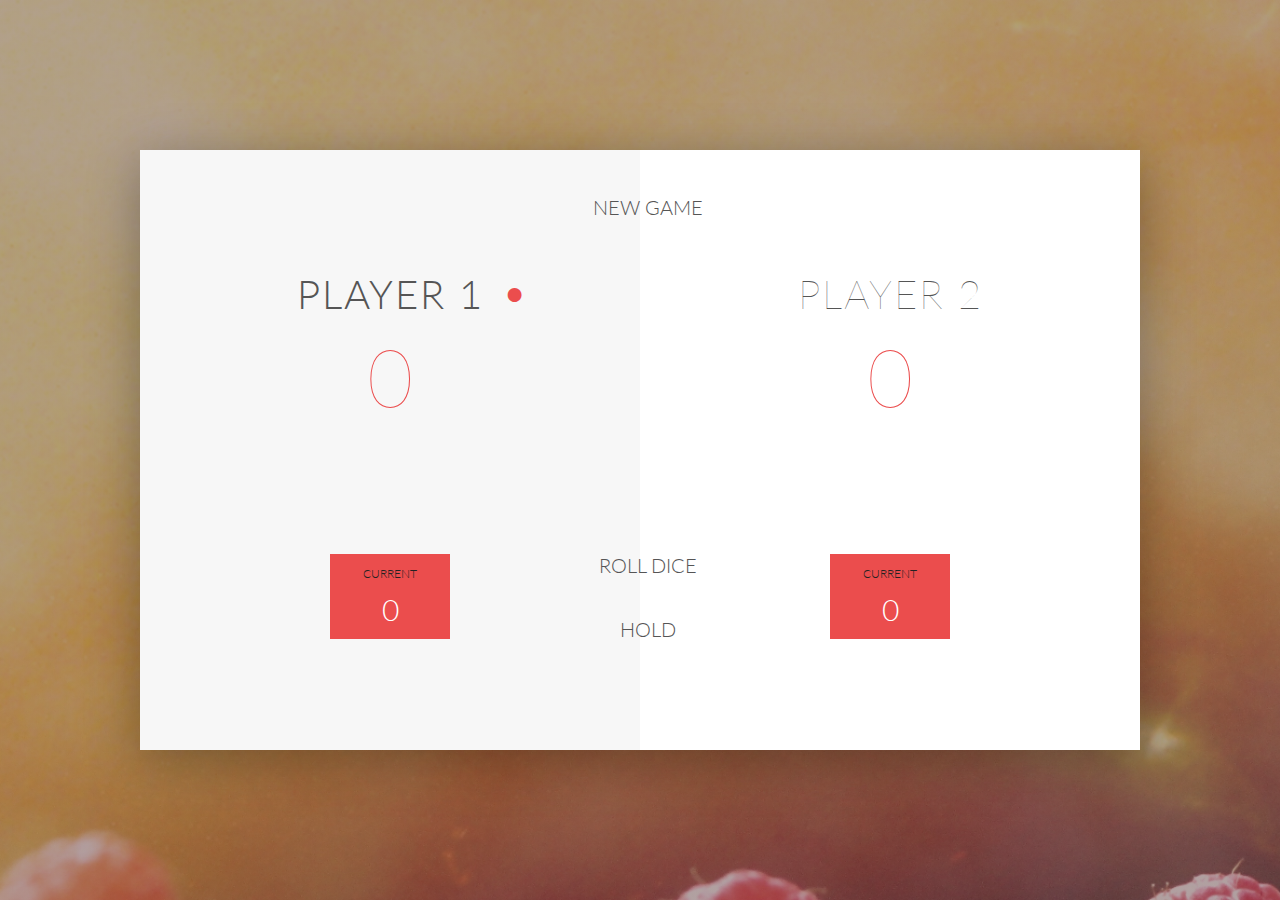
==== pigGame/index.html @ f7da621c "Initial upload of Javascript coding challenges & pigGame." ====
﻿<!DOCTYPE html>
<html lang="en">
    <head>
        <meta charset="UTF-8">
        <link href="https://fonts.googleapis.com/css?family=Lato:100,300,600" rel="stylesheet" type="text/css">
        <link href="http://code.ionicframework.com/ionicons/2.0.1/css/ionicons.min.css" rel="stylesheet" type="text/css">
        <link type="text/css" rel="stylesheet" href="css/style.css">
        
        <title>Pig Game</title>
    </head>
    <body>
        <div class="wrapper clearfix">
            <div class="player-0-panel active">
                <div class="player-name" id="name-0">Player 1</div>
                <div class="player-score" id="score-0">43</div>
                <div class="player-current-box">
                    <div class="player-current-label">Current</div>
                    <div class="player-current-score" id="current-0">11</div>
                </div>
            </div>

            <div class="player-1-panel">
                <div class="player-name" id="name-1">Player 2</div>
                <div class="player-score" id="score-1">72</div>
                <div class="player-current-box">
                    <div class="player-current-label">Current</div>
                    <div class="player-current-score" id="current-1">0</div>
                </div>
            </div>

            <button class="btn-new"><i class="ion-ios-plus-outline"></i>New game</button>
            <button class="btn-roll"><i class="ion-ios-loop"></i>Roll dice</button>
            <button class="btn-hold"><i class="ion-ios-download-outline"></i>Hold</button>

            <img src="images/dice-5.png" alt="Dice" class="dice">
        </div>

        <script src="js/startUp.js"></script>
        <script src="js/pigGame.js"></script>
    </body>
</html>
---- pigGame/css/style.css ----
/**********************************************
*** GENERAL
**********************************************/

* {
    margin: 0;
    padding: 0;
    box-sizing: border-box;
    
}

.clearfix::after {
    content: "";
    display: table;
    clear: both;
}

body {
    background-image: linear-gradient(rgba(62, 20, 20, 0.4), rgba(62, 20, 20, 0.4)), url(../images/back.jpg);
    background-size: cover;
    background-position: center;
    font-family: Lato;
    font-weight: 300;
    position: relative;
    height: 100vh;
    color: #555;
}

.wrapper {
    width: 1000px;
    position: absolute;
    top: 50%;
    left: 50%;
    transform: translate(-50%, -50%);
    background-color: #fff;
    box-shadow: 0px 10px 50px rgba(0, 0, 0, 0.3);
    overflow: hidden;
}

.player-0-panel,
.player-1-panel {
    width: 50%;
    float: left;
    height: 600px;
    padding: 100px;
}



/**********************************************
*** PLAYERS
**********************************************/

.player-name {
    font-size: 40px;
    text-align: center;
    text-transform: uppercase;
    letter-spacing: 2px;
    font-weight: 100;
    margin-top: 20px;
    margin-bottom: 10px;
    position: relative;
}

.player-score {
    text-align: center;
    font-size: 80px;
    font-weight: 100;
    color: #EB4D4D;
    margin-bottom: 130px;
}

.active { background-color: #f7f7f7; }
.active .player-name { font-weight: 300; }

.active .player-name::after {
    content: "\2022";
    font-size: 47px;
    position: absolute;
    color: #EB4D4D;
    top: -7px;
    right: 10px;
    
}

.player-current-box {
    background-color: #EB4D4D;
    color: #fff;
    width: 40%;
    margin: 0 auto;
    padding: 12px;
    text-align: center;
}

.player-current-label {
    text-transform: uppercase;
    margin-bottom: 10px;
    font-size: 12px;
    color: #222;
}

.player-current-score {
    font-size: 30px;
}

button {
    position: absolute;
    width: 200px;
    left: 50%;
    transform: translateX(-50%);
    color: #555;
    background: none;
    border: none;
    font-family: Lato;
    font-size: 20px;
    text-transform: uppercase;
    cursor: pointer;
    font-weight: 300;
    transition: background-color 0.3s, color 0.3s;
}

button:hover { font-weight: 600; }
button:hover i { margin-right: 20px; }

button:focus {
    outline: none;
}

i {
    color: #EB4D4D;
    display: inline-block;
    margin-right: 15px;
    font-size: 32px;
    line-height: 1;
    vertical-align: text-top;
    margin-top: -4px;
    transition: margin 0.3s;
}

.btn-new { top: 45px;}
.btn-roll { top: 403px;}
.btn-hold { top: 467px;}

.dice {
    position: absolute;
    left: 50%;
    top: 178px;
    transform: translateX(-50%);
    height: 100px;
    box-shadow: 0px 10px 60px rgba(0, 0, 0, 0.10);
}

.winner { background-color: #f7f7f7; }
.winner .player-name { font-weight: 300; color: #EB4D4D; }
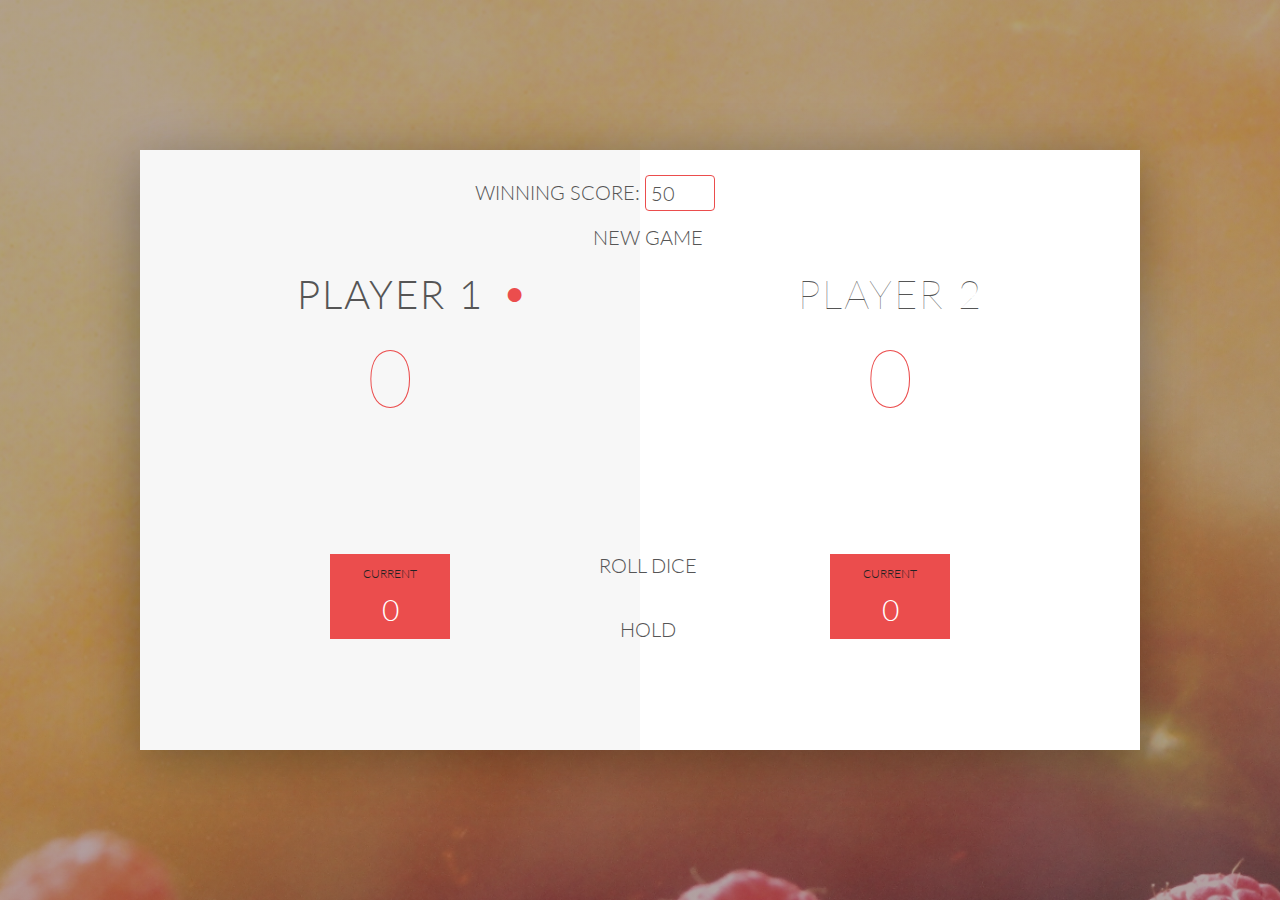
==== commit 2356929e: "Implement 2nd Challenge: Added an input field to the HTML where the players can set the winning scor" ====
--- a/pigGame/index.html
+++ b/pigGame/index.html
@@ -1,41 +1,43 @@
 ﻿<!DOCTYPE html>
 <html lang="en">
-    <head>
-        <meta charset="UTF-8">
-        <link href="https://fonts.googleapis.com/css?family=Lato:100,300,600" rel="stylesheet" type="text/css">
-        <link href="http://code.ionicframework.com/ionicons/2.0.1/css/ionicons.min.css" rel="stylesheet" type="text/css">
-        <link type="text/css" rel="stylesheet" href="css/style.css">
-        
-        <title>Pig Game</title>
-    </head>
-    <body>
-        <div class="wrapper clearfix">
-            <div class="player-0-panel active">
-                <div class="player-name" id="name-0">Player 1</div>
-                <div class="player-score" id="score-0">43</div>
-                <div class="player-current-box">
-                    <div class="player-current-label">Current</div>
-                    <div class="player-current-score" id="current-0">11</div>
-                </div>
+<head>
+    <meta charset="UTF-8">
+    <link href="https://fonts.googleapis.com/css?family=Lato:100,300,600" rel="stylesheet" type="text/css">
+    <link href="http://code.ionicframework.com/ionicons/2.0.1/css/ionicons.min.css" rel="stylesheet" type="text/css">
+    <link type="text/css" rel="stylesheet" href="css/style.css">
+
+    <title>Pig Game</title>
+</head>
+<body>
+    <div class="wrapper clearfix">
+        <div class="player-0-panel active">
+            <div class="player-name" id="name-0">Player 1</div>
+            <div class="player-score" id="score-0">43</div>
+            <div class="player-current-box">
+                <div class="player-current-label">Current</div>
+                <div class="player-current-score" id="current-0">11</div>
             </div>
-
-            <div class="player-1-panel">
-                <div class="player-name" id="name-1">Player 2</div>
-                <div class="player-score" id="score-1">72</div>
-                <div class="player-current-box">
-                    <div class="player-current-label">Current</div>
-                    <div class="player-current-score" id="current-1">0</div>
-                </div>
-            </div>
-
-            <button class="btn-new"><i class="ion-ios-plus-outline"></i>New game</button>
-            <button class="btn-roll"><i class="ion-ios-loop"></i>Roll dice</button>
-            <button class="btn-hold"><i class="ion-ios-download-outline"></i>Hold</button>
-
-            <img src="images/dice-5.png" alt="Dice" class="dice">
         </div>
 
-        <script src="js/startUp.js"></script>
-        <script src="js/pigGame.js"></script>
-    </body>
+        <div class="player-1-panel">
+            <div class="player-name" id="name-1">Player 2</div>
+            <div class="player-score" id="score-1">72</div>
+            <div class="player-current-box">
+                <div class="player-current-label">Current</div>
+                <div class="player-current-score" id="current-1">0</div>
+            </div>
+        </div>
+
+        <label class="win-score">Winning Score: </label>
+        <input class="win-score" id="winning-score" type="number" min="10" max="100" value="50" step="10" />
+        <button class="btn-new"><i class="ion-ios-plus-outline"></i>New game</button>
+        <button class="btn-roll"><i class="ion-ios-loop"></i>Roll dice</button>
+        <button class="btn-hold"><i class="ion-ios-download-outline"></i>Hold</button>
+
+        <img src="images/dice-5.png" alt="Dice" class="dice">
+    </div>
+
+    <script src="js/startUp.js"></script>
+    <script src="js/pigGame.js"></script>
+</body>
 </html>--- a/pigGame/css/style.css
+++ b/pigGame/css/style.css
@@ -6,7 +6,6 @@
     margin: 0;
     padding: 0;
     box-sizing: border-box;
-    
 }
 
 .clearfix::after {
@@ -70,18 +69,22 @@
     margin-bottom: 130px;
 }
 
-.active { background-color: #f7f7f7; }
-.active .player-name { font-weight: 300; }
-
-.active .player-name::after {
-    content: "\2022";
-    font-size: 47px;
-    position: absolute;
-    color: #EB4D4D;
-    top: -7px;
-    right: 10px;
-    
-}
+.active {
+    background-color: #f7f7f7;
+}
+
+    .active .player-name {
+        font-weight: 300;
+    }
+
+        .active .player-name::after {
+            content: "\2022";
+            font-size: 47px;
+            position: absolute;
+            color: #EB4D4D;
+            top: -7px;
+            right: 10px;
+        }
 
 .player-current-box {
     background-color: #EB4D4D;
@@ -103,6 +106,45 @@
     font-size: 30px;
 }
 
+label {
+    position: absolute;
+    width: 300px;
+    left: 48%;
+    transform: translateX(-50%);
+    color: #555;
+    background: none;
+    font-family: Lato;
+    font-size: 20px;
+    text-transform: uppercase;
+    font-weight: 300;
+    transition: background-color 0.3s, color 0.3s;
+    padding: 5px 5px;
+    margin: 5px 0;
+    display: inline-block;
+    border: none;
+}
+
+input[type=number] {
+    position: absolute;
+    width: 70px;
+    left: 54%;
+    transform: translateX(-50%);
+    color: #555;
+    background: none;
+    font-family: Lato;
+    font-size: 20px;
+    text-transform: uppercase;
+    cursor: pointer;
+    font-weight: 300;
+    transition: background-color 0.3s, color 0.3s;
+    padding: 5px 5px;
+    margin: 5px 0;
+    display: inline-block;
+    border: 1px solid #EB4D4D;
+    border-radius: 4px;
+    box-sizing: border-box;
+}
+
 button {
     position: absolute;
     width: 200px;
@@ -119,12 +161,17 @@
     transition: background-color 0.3s, color 0.3s;
 }
 
-button:hover { font-weight: 600; }
-button:hover i { margin-right: 20px; }
-
-button:focus {
-    outline: none;
-}
+    button:hover {
+        font-weight: 600;
+    }
+
+        button:hover i {
+            margin-right: 20px;
+        }
+
+    button:focus {
+        outline: none;
+    }
 
 i {
     color: #EB4D4D;
@@ -137,9 +184,17 @@
     transition: margin 0.3s;
 }
 
-.btn-new { top: 45px;}
-.btn-roll { top: 403px;}
-.btn-hold { top: 467px;}
+.btn-new {
+    top: 75px;
+}
+
+.btn-roll {
+    top: 403px;
+}
+
+.btn-hold {
+    top: 467px;
+}
 
 .dice {
     position: absolute;
@@ -150,5 +205,15 @@
     box-shadow: 0px 10px 60px rgba(0, 0, 0, 0.10);
 }
 
-.winner { background-color: #f7f7f7; }
-.winner .player-name { font-weight: 300; color: #EB4D4D; }+.winner {
+    background-color: #f7f7f7;
+}
+
+    .winner .player-name {
+        font-weight: 300;
+        color: #EB4D4D;
+    }
+
+.win-score {
+    top: 20px;
+}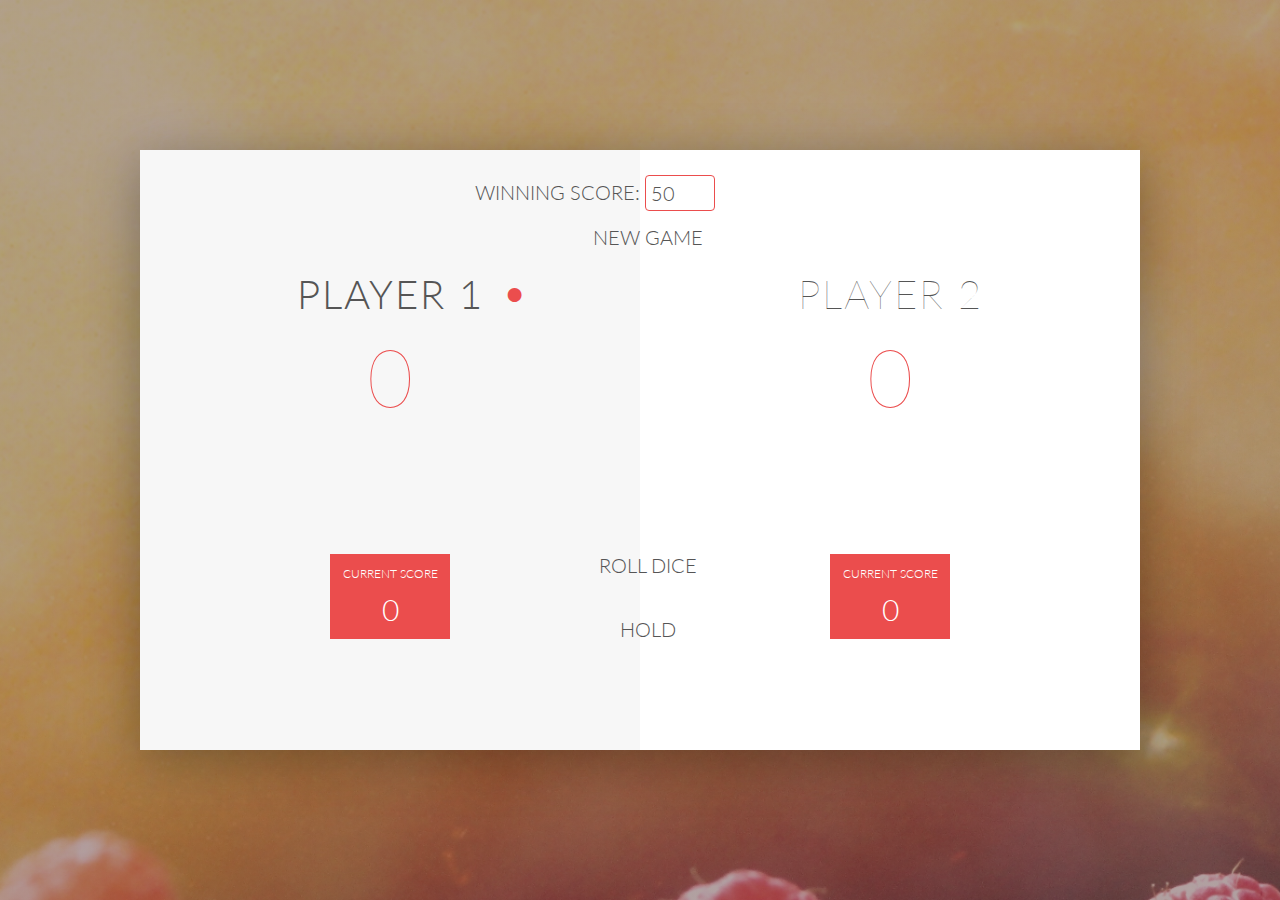
==== commit 1bc8881d: "Refactor the style/text." ====
--- a/pigGame/index.html
+++ b/pigGame/index.html
@@ -14,7 +14,7 @@
             <div class="player-name" id="name-0">Player 1</div>
             <div class="player-score" id="score-0">43</div>
             <div class="player-current-box">
-                <div class="player-current-label">Current</div>
+                <div class="player-current-label">Current Score</div>
                 <div class="player-current-score" id="current-0">11</div>
             </div>
         </div>
@@ -23,7 +23,7 @@
             <div class="player-name" id="name-1">Player 2</div>
             <div class="player-score" id="score-1">72</div>
             <div class="player-current-box">
-                <div class="player-current-label">Current</div>
+                <div class="player-current-label">Current Score</div>
                 <div class="player-current-score" id="current-1">0</div>
             </div>
         </div>
@@ -34,7 +34,8 @@
         <button class="btn-roll"><i class="ion-ios-loop"></i>Roll dice</button>
         <button class="btn-hold"><i class="ion-ios-download-outline"></i>Hold</button>
 
-        <img src="images/dice-5.png" alt="Dice" class="dice">
+        <img src="images/dice-5.png" alt="Dice One" class="dice dice-0">
+        <img src="images/dice-5.png" alt="Dice Two" class="dice dice-1">
     </div>
 
     <script src="js/startUp.js"></script>
--- a/pigGame/css/style.css
+++ b/pigGame/css/style.css
@@ -99,17 +99,16 @@
     text-transform: uppercase;
     margin-bottom: 10px;
     font-size: 12px;
-    color: #222;
+    color: #ffffff;
 }
 
 .player-current-score {
     font-size: 30px;
 }
 
-label {
+
+label, input[type=number], button {
     position: absolute;
-    width: 300px;
-    left: 48%;
     transform: translateX(-50%);
     color: #555;
     background: none;
@@ -118,47 +117,31 @@
     text-transform: uppercase;
     font-weight: 300;
     transition: background-color 0.3s, color 0.3s;
+}
+
+label {
     padding: 5px 5px;
     margin: 5px 0;
-    display: inline-block;
-    border: none;
+    width: 300px;
+    left: 48%;
 }
 
 input[type=number] {
-    position: absolute;
-    width: 70px;
-    left: 54%;
-    transform: translateX(-50%);
-    color: #555;
-    background: none;
-    font-family: Lato;
-    font-size: 20px;
-    text-transform: uppercase;
-    cursor: pointer;
-    font-weight: 300;
-    transition: background-color 0.3s, color 0.3s;
     padding: 5px 5px;
     margin: 5px 0;
-    display: inline-block;
     border: 1px solid #EB4D4D;
     border-radius: 4px;
     box-sizing: border-box;
+    cursor: pointer;
+    width: 70px;
+    left: 54%;
 }
 
 button {
-    position: absolute;
+    border: none;
+    cursor: pointer;
     width: 200px;
     left: 50%;
-    transform: translateX(-50%);
-    color: #555;
-    background: none;
-    border: none;
-    font-family: Lato;
-    font-size: 20px;
-    text-transform: uppercase;
-    cursor: pointer;
-    font-weight: 300;
-    transition: background-color 0.3s, color 0.3s;
 }
 
     button:hover {
@@ -199,12 +182,19 @@
 .dice {
     position: absolute;
     left: 50%;
-    top: 178px;
     transform: translateX(-50%);
     height: 100px;
     box-shadow: 0px 10px 60px rgba(0, 0, 0, 0.10);
 }
 
+.dice-0 {
+    top: 158px;
+}
+
+.dice-1 {
+    top: 268px;
+}
+
 .winner {
     background-color: #f7f7f7;
 }
@@ -216,4 +206,4 @@
 
 .win-score {
     top: 20px;
-}+}
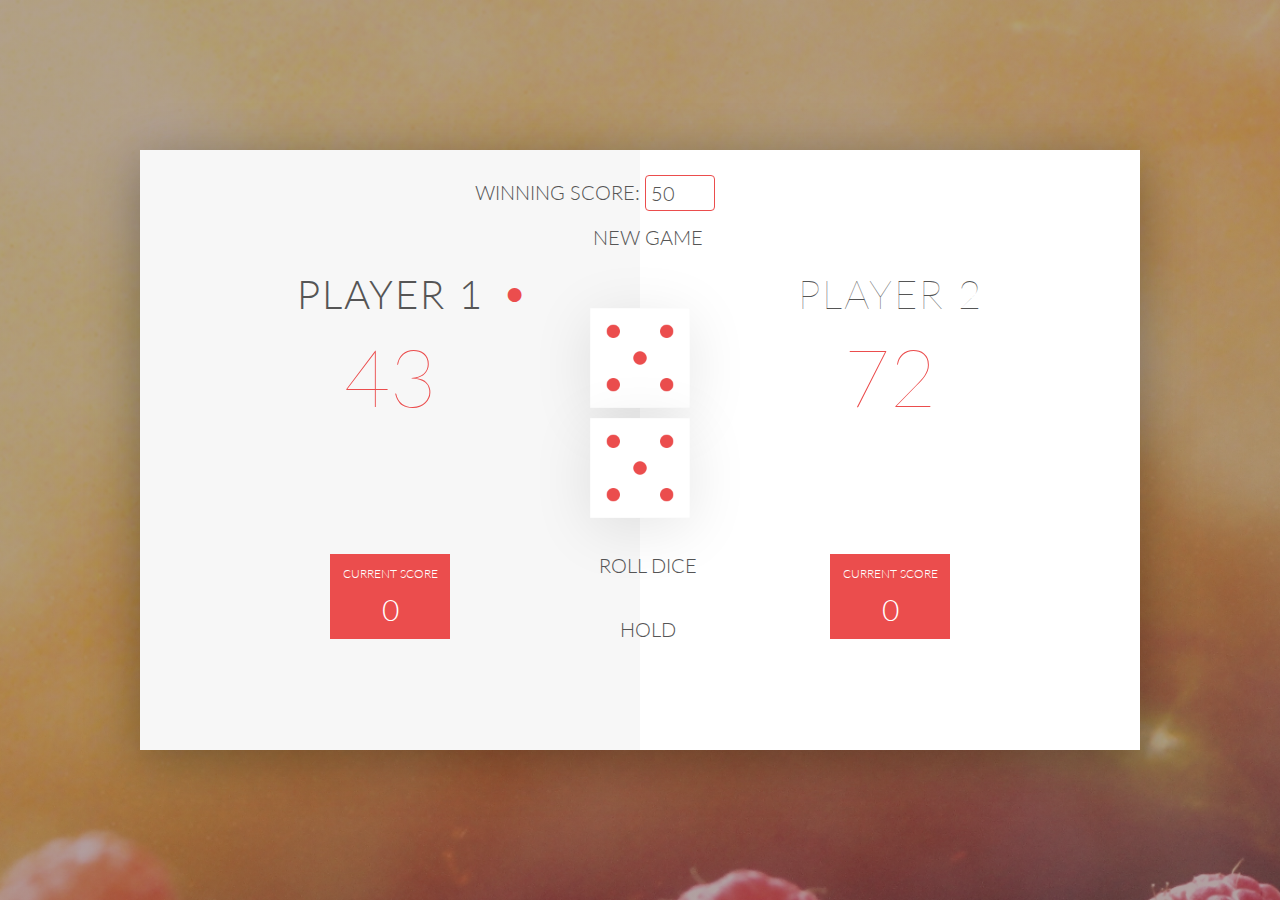
==== commit 9992c9da: "Refactor the code. Preparing for coding on new quiz game." ====
--- a/pigGame/index.html
+++ b/pigGame/index.html
@@ -15,7 +15,7 @@
             <div class="player-score" id="score-0">43</div>
             <div class="player-current-box">
                 <div class="player-current-label">Current Score</div>
-                <div class="player-current-score" id="current-0">11</div>
+                <div class="player-current-score" id="current-0">0</div>
             </div>
         </div>
 
@@ -29,16 +29,18 @@
         </div>
 
         <label class="win-score">Winning Score: </label>
-        <input class="win-score" id="winning-score" type="number" min="10" max="100" value="50" step="10" />
+        <input class="win-score" id="winning-score" type="number" min="0" max="200" value="50" step="10" />
         <button class="btn-new"><i class="ion-ios-plus-outline"></i>New game</button>
         <button class="btn-roll"><i class="ion-ios-loop"></i>Roll dice</button>
         <button class="btn-hold"><i class="ion-ios-download-outline"></i>Hold</button>
+
+        <label class="message"></label>
 
         <img src="images/dice-5.png" alt="Dice One" class="dice dice-0">
         <img src="images/dice-5.png" alt="Dice Two" class="dice dice-1">
     </div>
 
-    <script src="js/startUp.js"></script>
+    <script src="js/startup.js"></script>
     <script src="js/pigGame.js"></script>
 </body>
 </html>--- a/pigGame/css/style.css
+++ b/pigGame/css/style.css
@@ -137,6 +137,10 @@
     left: 54%;
 }
 
+    input[type=number]:focus {
+        outline: none;
+    }
+
 button {
     border: none;
     cursor: pointer;
@@ -207,3 +211,11 @@
 .win-score {
     top: 20px;
 }
+
+.message {
+    top: 98px;
+    color: red;
+    width: 170px;
+    left: 51%;
+    text-transform:capitalize
+}
